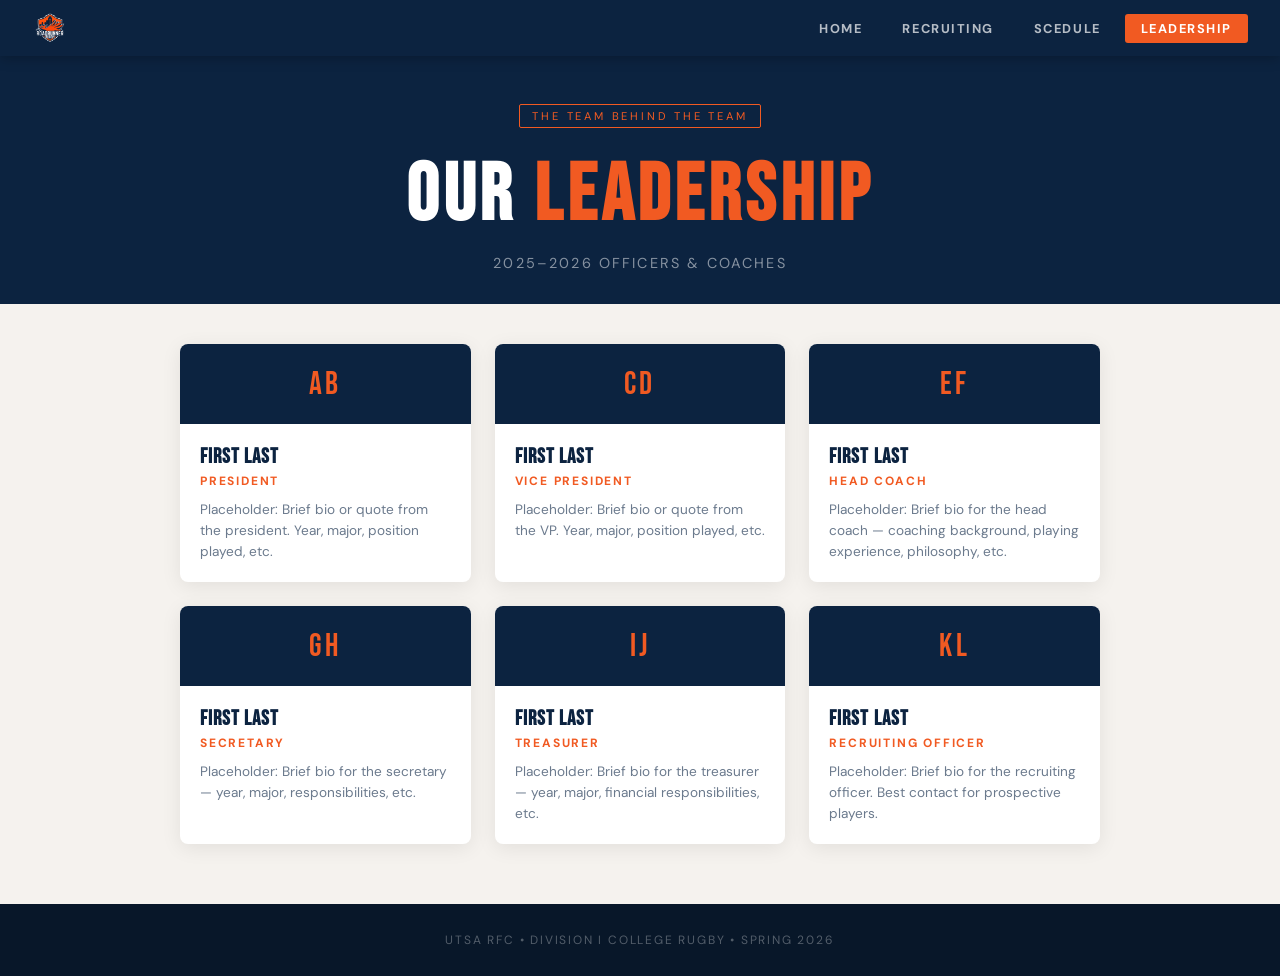
==== leadership/index.html @ 78a2bce2 "creating mobile hamburger menu" ====
<!DOCTYPE html>
<html lang="en">
<head>
  <meta charset="UTF-8" />
  <meta name="viewport" content="width=device-width, initial-scale=1.0"/>
  <title>UTSA Men's Rugby</title>
  <link rel="stylesheet" href="/assets/css/style.css" />
  <link href="https://fonts.googleapis.com/css2?family=Bebas+Neue&family=DM+Sans:wght@400;500;700&display=swap" rel="stylesheet"/>
  <link rel = "icon" type="image/png" href = "/images/utsa-logo.PNG">
</head>
<body>

  <nav>
      <a href="/" class="nav-logo">
    <img src="/images/utsa-logo.PNG" alt="UTSA RFC" class="nav-logo-img" />
    </a>
    <div class="nav-links">
      <a href="../" class="nav-btn">Home</a>
      <a href="../recrutiment/" class="nav-btn">Recruiting</a>
      <a href="../scedule/" class="nav-btn">Scedule</a>
      <a href="/leadership/" class="nav-btn active">Leadership</a>
    </div>
  </nav>

  <div class="page-header">
    <div class="badge">The Team Behind the Team</div>
    <h2>OUR <span>LEADERSHIP</span></h2>
    <p>2025–2026 Officers & Coaches</p>
  </div>

  <div class="cards-grid">

    <div class="card">
      <div class="card-top"><div class="initials">AB</div></div>
      <div class="card-body">
        <h3>First Last</h3>
        <div class="role">President</div>
        <p>Placeholder: Brief bio or quote from the president. Year, major, position played, etc.</p>
      </div>
    </div>

    <div class="card">
      <div class="card-top"><div class="initials">CD</div></div>
      <div class="card-body">
        <h3>First Last</h3>
        <div class="role">Vice President</div>
        <p>Placeholder: Brief bio or quote from the VP. Year, major, position played, etc.</p>
      </div>
    </div>

    <div class="card">
      <div class="card-top"><div class="initials">EF</div></div>
      <div class="card-body">
        <h3>First Last</h3>
        <div class="role">Head Coach</div>
        <p>Placeholder: Brief bio for the head coach — coaching background, playing experience, philosophy, etc.</p>
      </div>
    </div>

    <div class="card">
      <div class="card-top"><div class="initials">GH</div></div>
      <div class="card-body">
        <h3>First Last</h3>
        <div class="role">Secretary</div>
        <p>Placeholder: Brief bio for the secretary — year, major, responsibilities, etc.</p>
      </div>
    </div>

    <div class="card">
      <div class="card-top"><div class="initials">IJ</div></div>
      <div class="card-body">
        <h3>First Last</h3>
        <div class="role">Treasurer</div>
        <p>Placeholder: Brief bio for the treasurer — year, major, financial responsibilities, etc.</p>
      </div>
    </div>

    <div class="card">
      <div class="card-top"><div class="initials">KL</div></div>
      <div class="card-body">
        <h3>First Last</h3>
        <div class="role">Recruiting Officer</div>
        <p>Placeholder: Brief bio for the recruiting officer. Best contact for prospective players.</p>
      </div>
    </div>

  </div>

  <footer>
    <p>UTSA RFC &bull; Division I College Rugby &bull; Spring 2026</p>
  </footer>

</body>
</html>
---- assets/css/style.css ----
*, *::before, *::after { box-sizing: border-box; margin: 0; padding: 0; }

:root {
  --blue:   #0C2340;
  --orange: #F15A22;
  --white:  #FFFFFF;
  --cream:  #f5f2ee;
  --dark:   #081729;
  --muted:  #6b7a8d;
  --row-home: rgba(241, 90, 34, 0.07);
  --row-away: rgba(255,255,255,0.7);
  --row-bye:  rgba(0,0,0,0.04);
}

body {
  font-family: 'DM Sans', sans-serif;
  background: var(--cream);
  color: var(--blue);
  min-height: 100vh;
}

/* ─── NAV ────────────────────────────────── */
nav {
  background: var(--blue);
  display: flex;
  align-items: center;
  justify-content: space-between;
  padding: 0 32px;
  height: 56px;
  position: sticky;
  top: 0;
  z-index: 100;
  box-shadow: 0 2px 12px rgba(0,0,0,0.25);
}

.nav-logo {
  font-family: 'Bebas Neue', sans-serif;
  font-size: 1.4rem;
  color: var(--orange);
  letter-spacing: 0.08em;
}

.nav-links { display: flex; gap: 8px; }

.nav-btn {
  color: rgba(255,255,255,0.7);
  text-decoration: none;
  font-size: 0.8rem;
  font-weight: 700;
  letter-spacing: 0.12em;
  text-transform: uppercase;
  padding: 6px 16px;
  border-radius: 3px;
  transition: background 0.15s, color 0.15s;
}

.nav-btn:hover { background: rgba(255,255,255,0.1); color: var(--white); }
.nav-btn.active { background: var(--orange); color: var(--white); }

/* ─── HEADER ─────────────────────────────── */
header {
  background: var(--blue);
  color: var(--white);
  text-align: center;
  padding: 56px 20px 40px;
  position: relative;
  overflow: hidden;
}

header::before {
  content: '⬡';
  position: absolute;
  font-size: 320px;
  opacity: 0.04;
  top: -60px; left: 50%;
  transform: translateX(-50%);
  pointer-events: none;
}

.badge {
  display: inline-block;
  border: 1px solid var(--orange);
  color: var(--orange);
  font-size: 0.7rem;
  letter-spacing: 0.25em;
  padding: 4px 12px;
  border-radius: 2px;
  margin-bottom: 20px;
  text-transform: uppercase;
}

header h1 {
  font-family: 'Bebas Neue', sans-serif;
  font-size: clamp(3.5rem, 10vw, 7rem);
  letter-spacing: 0.05em;
  line-height: 1;
}

header h1 span { color: var(--orange); }

.subtitle {
  margin-top: 8px;
  font-size: 0.9rem;
  letter-spacing: 0.2em;
  text-transform: uppercase;
  color: rgba(255,255,255,0.5);
}

/* ─── STATS BAR ──────────────────────────── */
.stats-bar {
  display: flex;
  justify-content: center;
  background: var(--dark);
}

.stats-bar div {
  flex: 1;
  max-width: 160px;
  text-align: center;
  padding: 20px 12px;
  color: rgba(255,255,255,0.55);
  font-size: 0.7rem;
  letter-spacing: 0.15em;
  text-transform: uppercase;
  border-right: 1px solid rgba(255,255,255,0.08);
}

.stats-bar div:last-child { border-right: none; }

.stats-bar span {
  display: block;
  font-family: 'Bebas Neue', sans-serif;
  font-size: 2.2rem;
  color: var(--orange);
  line-height: 1.1;
}

/* ─── MAIN ───────────────────────────────── */
main {
  max-width: 960px;
  margin: 0 auto;
  padding: 40px 20px 60px;
}

/* ─── PAGE TITLE (recruiting / leadership) ─ */
.page-header {
  text-align: center;
  padding: 48px 20px 32px;
  background: var(--blue);
  color: var(--white);
}

.page-header h2 {
  font-family: 'Bebas Neue', sans-serif;
  font-size: clamp(2.5rem, 7vw, 5rem);
  letter-spacing: 0.06em;
  color: var(--white);
}

.page-header h2 span { color: var(--orange); }

.page-header p {
  margin-top: 10px;
  color: rgba(255,255,255,0.5);
  font-size: 0.9rem;
  letter-spacing: 0.15em;
  text-transform: uppercase;
}

/* ─── LEGEND ─────────────────────────────── */
.legend {
  display: flex;
  align-items: center;
  gap: 18px;
  margin-bottom: 18px;
  font-size: 0.8rem;
  color: var(--muted);
  letter-spacing: 0.05em;
}

.dot { width: 10px; height: 10px; border-radius: 50%; display: inline-block; }
.dot.home { background: var(--orange); }
.dot.away { background: var(--blue); }
.dot.bye  { background: #ccc; }

/* ─── TABLE ──────────────────────────────── */
table {
  width: 100%;
  border-collapse: collapse;
  font-size: 0.88rem;
  background: var(--white);
  border-radius: 8px;
  overflow: hidden;
  box-shadow: 0 4px 24px rgba(0,0,0,0.08);
}

thead tr {
  background: var(--blue);
  color: var(--orange);
  font-family: 'Bebas Neue', sans-serif;
  font-size: 0.95rem;
  letter-spacing: 0.1em;
}

th { padding: 14px 16px; text-align: left; font-weight: 400; }
td { padding: 13px 16px; border-bottom: 1px solid rgba(0,0,0,0.06); vertical-align: middle; }
tbody tr:last-child td { border-bottom: none; }

tbody tr.home { background: var(--row-home); }
tbody tr.away { background: var(--row-away); }
tbody tr.bye  { background: var(--row-bye); color: var(--muted); }
tbody tr.playoffs { border-top: 2px solid var(--orange); }
tbody tr:hover { background: rgba(241,90,34,0.12); transition: background 0.15s; }

td:first-child {
  font-family: 'Bebas Neue', sans-serif;
  font-size: 1.1rem;
  color: var(--muted);
}

/* ─── TAGS ───────────────────────────────── */
.tag {
  display: inline-block;
  font-size: 0.68rem;
  font-weight: 700;
  letter-spacing: 0.1em;
  text-transform: uppercase;
  padding: 3px 9px;
  border-radius: 3px;
}

.tag.home   { background: var(--orange); color: var(--white); }
.tag.away   { background: var(--blue);   color: var(--white); }
.tag.playoff { background: var(--dark); color: var(--orange); border: 1px solid var(--orange); }

.result { font-family: 'Bebas Neue', sans-serif; font-size: 1rem; color: var(--muted); }

/* ─── CARDS (recruiting / leadership) ────── */
.cards-grid {
  max-width: 960px;
  margin: 0 auto;
  padding: 40px 20px 60px;
  display: grid;
  grid-template-columns: repeat(auto-fill, minmax(260px, 1fr));
  gap: 24px;
}

.card {
  background: var(--white);
  border-radius: 8px;
  box-shadow: 0 4px 20px rgba(0,0,0,0.08);
  overflow: hidden;
  transition: transform 0.15s, box-shadow 0.15s;
}

.card:hover { transform: translateY(-4px); box-shadow: 0 8px 32px rgba(0,0,0,0.12); }

.card-top {
  background: var(--blue);
  height: 80px;
  display: flex;
  align-items: center;
  justify-content: center;
}

.card-top .initials {
  font-family: 'Bebas Neue', sans-serif;
  font-size: 2rem;
  color: var(--orange);
  letter-spacing: 0.1em;
}

.card-body { padding: 20px; }

.card-body h3 {
  font-family: 'Bebas Neue', sans-serif;
  font-size: 1.3rem;
  letter-spacing: 0.05em;
  color: var(--blue);
}

.card-body .role {
  font-size: 0.75rem;
  font-weight: 700;
  letter-spacing: 0.15em;
  text-transform: uppercase;
  color: var(--orange);
  margin: 4px 0 10px;
}

.card-body p { font-size: 0.85rem; color: var(--muted); line-height: 1.55; }

/* ─── INFO SECTION (recruiting) ─────────── */
.info-section {
  max-width: 760px;
  margin: 0 auto 60px;
  padding: 0 20px;
}

.info-section h3 {
  font-family: 'Bebas Neue', sans-serif;
  font-size: 1.8rem;
  color: var(--blue);
  letter-spacing: 0.05em;
  margin-bottom: 10px;
  border-left: 4px solid var(--orange);
  padding-left: 14px;
}

.info-section p { font-size: 0.9rem; color: #444; line-height: 1.7; margin-bottom: 20px; }

.cta-btn {
  display: inline-block;
  background: var(--orange);
  color: var(--white);
  font-weight: 700;
  font-size: 0.8rem;
  letter-spacing: 0.12em;
  text-transform: uppercase;
  padding: 12px 28px;
  border-radius: 4px;
  text-decoration: none;
  transition: background 0.15s;
}

.cta-btn:hover { background: #d44d1a; }

/* ─── FOOTER ─────────────────────────────── */
footer {
  text-align: center;
  padding: 28px 20px;
  background: var(--dark);
  color: rgba(255,255,255,0.3);
  font-size: 0.75rem;
  letter-spacing: 0.15em;
  text-transform: uppercase;
}

/* ─── RESPONSIVE ─────────────────────────── */
/* ─── HAMBURGER BUTTON ───────────────────── */
.nav-toggle {
  display: none;
  background: none;
  border: none;
  color: var(--white);
  font-size: 1.5rem;
  cursor: pointer;
  padding: 4px 8px;
  line-height: 1;
}

/* ─── RESPONSIVE ─────────────────────────── */
@media (max-width: 640px) {
  nav {
    flex-wrap: wrap;
    height: auto;
    padding: 12px 16px;
  }

  .nav-toggle {
    display: block;
  }

  .nav-links {
    display: none;
    flex-direction: column;
    width: 100%;
    padding: 8px 0 4px;
    gap: 4px;
  }

  .nav-links.open {
    display: flex;
  }

  .nav-btn {
    width: 100%;
    text-align: center;
    padding: 10px 16px;
  }

  .nav-logo-img {
    height: 28px;
  }
}
 
/*─────────────── LOGO ─────────────── */
.nav-logo {
  display: flex;
  align-items: center;
  text-decoration: none;
  height: 56px;
}

.nav-logo-img {
  height: 36px;
  max-height: 36px; 
  width: auto;
  object-fit: contain;
  display: block;
}
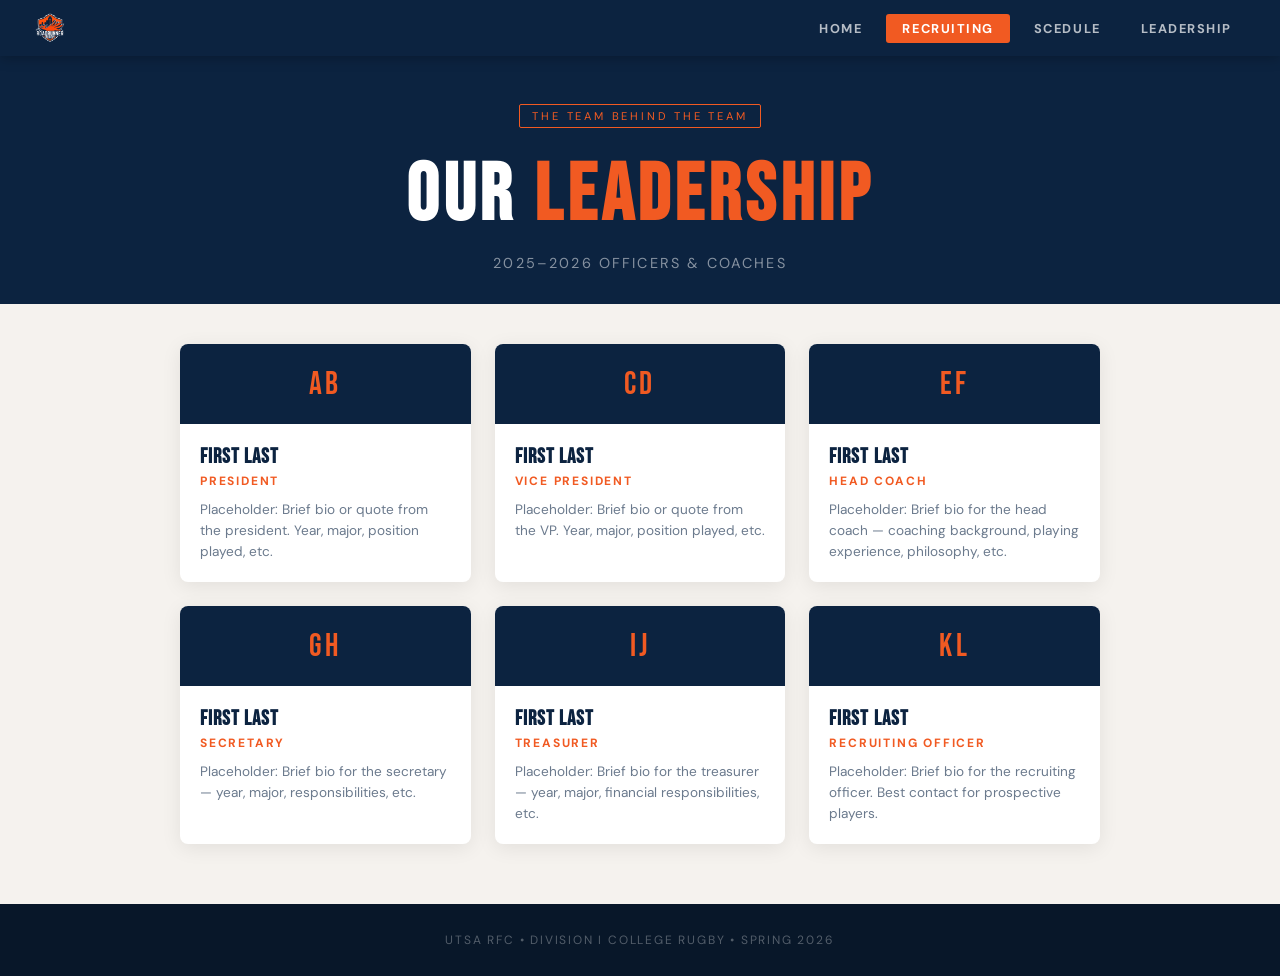
==== commit 58a42766: "updating navitiagion" ====
--- a/leadership/index.html
+++ b/leadership/index.html
@@ -11,14 +11,15 @@
 <body>
 
   <nav>
-      <a href="/" class="nav-logo">
-    <img src="/images/utsa-logo.PNG" alt="UTSA RFC" class="nav-logo-img" />
+    <a href="/" class="nav-logo">
+      <img src="/images/utsa-logo.PNG" alt="UTSA RFC" class="nav-logo-img" />
     </a>
-    <div class="nav-links">
+    <button class="nav-toggle" id="navToggle" aria-label="Open menu">&#9776;</button>
+    <div class="nav-links" id="navLinks">
       <a href="../" class="nav-btn">Home</a>
-      <a href="../recrutiment/" class="nav-btn">Recruiting</a>
+      <a href="/recrutiment/" class="nav-btn active">Recruiting</a>
       <a href="../scedule/" class="nav-btn">Scedule</a>
-      <a href="/leadership/" class="nav-btn active">Leadership</a>
+      <a href="../leadership/" class="nav-btn">Leadership</a>
     </div>
   </nav>
 
--- a/assets/css/style.css
+++ b/assets/css/style.css
@@ -32,15 +32,28 @@
   z-index: 100;
   box-shadow: 0 2px 12px rgba(0,0,0,0.25);
 }
-
 .nav-logo {
-  font-family: 'Bebas Neue', sans-serif;
-  font-size: 1.4rem;
-  color: var(--orange);
-  letter-spacing: 0.08em;
-}
-
-.nav-links { display: flex; gap: 8px; }
+  display: flex;
+  align-items: center;
+  text-decoration: none;
+  height: 56px;
+}
+
+.nav-logo-img {
+  height: 36px;
+  max-height: 36px; 
+  width: auto;
+  object-fit: contain;
+  display: block;
+}
+
+
+
+.nav-links { 
+  display: flex; 
+  gap: 8px;
+  align-items: center; 
+ }
 
 .nav-btn {
   color: rgba(255,255,255,0.7);
@@ -336,7 +349,7 @@
   text-transform: uppercase;
 }
 
-/* ─── RESPONSIVE ─────────────────────────── */
+
 /* ─── HAMBURGER BUTTON ───────────────────── */
 .nav-toggle {
   display: none;
@@ -385,17 +398,3 @@
 }
  
 /*─────────────── LOGO ─────────────── */
-.nav-logo {
-  display: flex;
-  align-items: center;
-  text-decoration: none;
-  height: 56px;
-}
-
-.nav-logo-img {
-  height: 36px;
-  max-height: 36px; 
-  width: auto;
-  object-fit: contain;
-  display: block;
-}
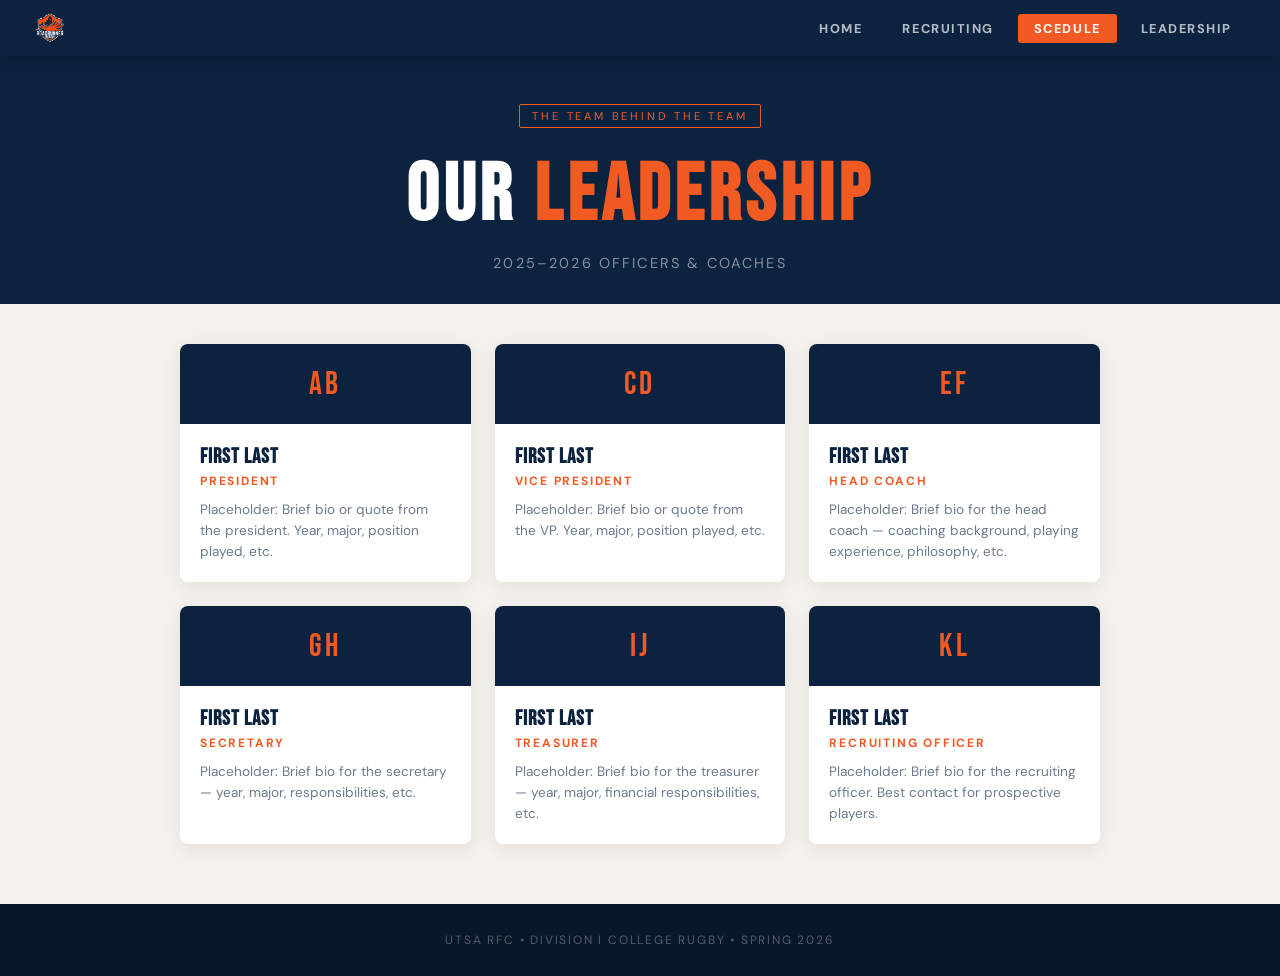
==== commit c85e7954: "correcting the active button on nav menu" ====
--- a/leadership/index.html
+++ b/leadership/index.html
@@ -17,9 +17,9 @@
     <button class="nav-toggle" id="navToggle" aria-label="Open menu">&#9776;</button>
     <div class="nav-links" id="navLinks">
       <a href="../" class="nav-btn">Home</a>
-      <a href="/recrutiment/" class="nav-btn active">Recruiting</a>
-      <a href="../scedule/" class="nav-btn">Scedule</a>
-      <a href="../leadership/" class="nav-btn">Leadership</a>
+      <a href="/recrutiment/" class="nav-btn">Recruiting</a>
+      <a href="../scedule/" class="nav-btn active">Scedule</a>
+      <a href="../leadership/" class="nav-btn ">Leadership</a>
     </div>
   </nav>
 
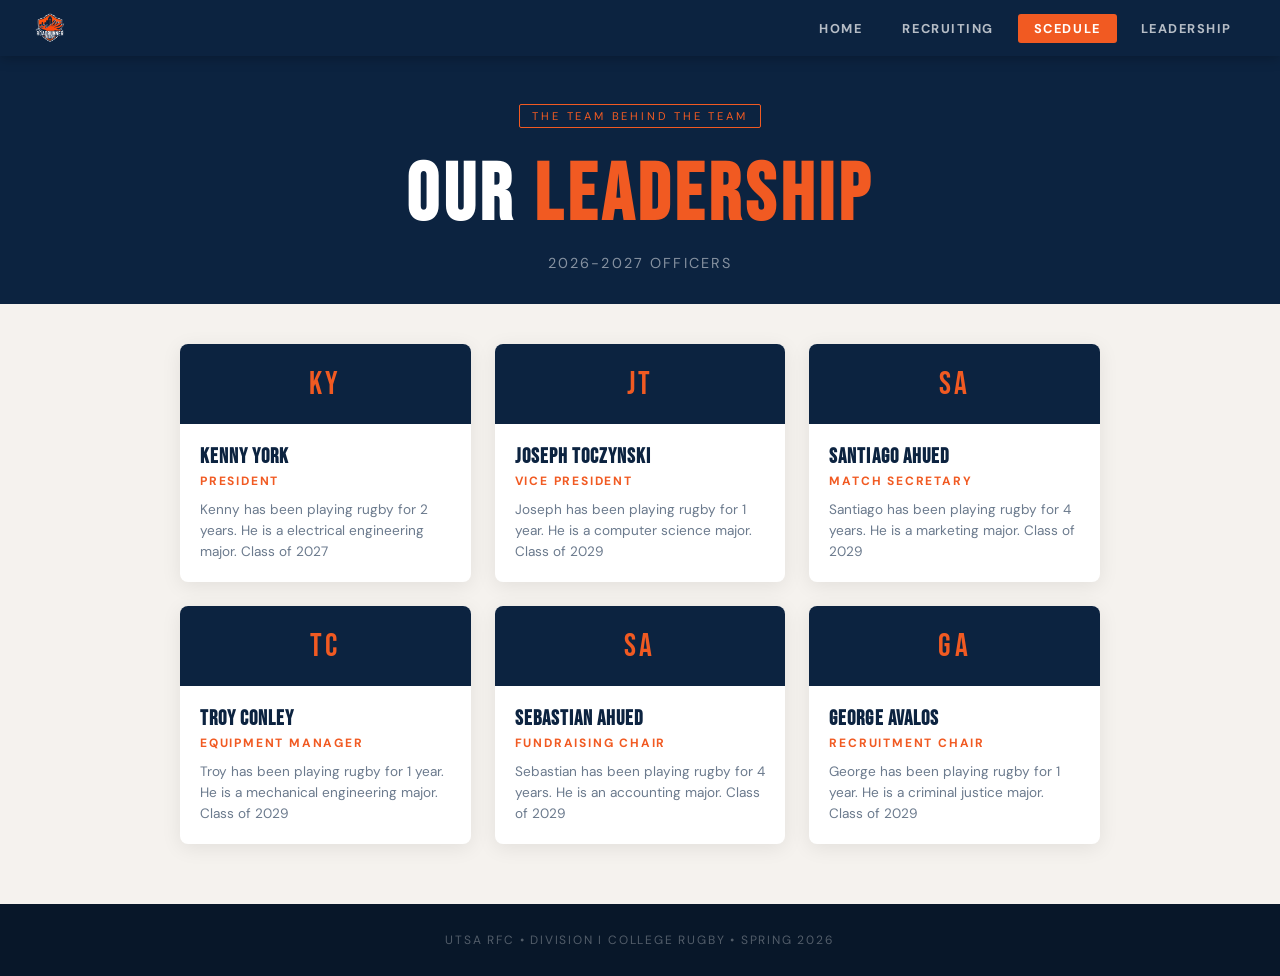
==== commit 0dd59040: "putting in officer names and making buttons work" ====
--- a/leadership/index.html
+++ b/leadership/index.html
@@ -26,62 +26,64 @@
   <div class="page-header">
     <div class="badge">The Team Behind the Team</div>
     <h2>OUR <span>LEADERSHIP</span></h2>
-    <p>2025–2026 Officers & Coaches</p>
+    <p>2026-2027 Officers</p>
   </div>
 
   <div class="cards-grid">
 
     <div class="card">
-      <div class="card-top"><div class="initials">AB</div></div>
+      <div class="card-top"><div class="initials">KY</div></div>
       <div class="card-body">
-        <h3>First Last</h3>
+        <h3>Kenny York</h3>
         <div class="role">President</div>
-        <p>Placeholder: Brief bio or quote from the president. Year, major, position played, etc.</p>
+        <p>Kenny has been playing rugby for 2 years. He is a electrical engineering major. Class of 2027</p>
       </div>
     </div>
 
     <div class="card">
-      <div class="card-top"><div class="initials">CD</div></div>
+      <div class="card-top"><div class="initials">JT</div></div>
       <div class="card-body">
-        <h3>First Last</h3>
+        <h3>Joseph Toczynski </h3>
         <div class="role">Vice President</div>
-        <p>Placeholder: Brief bio or quote from the VP. Year, major, position played, etc.</p>
+        <p>Joseph has been playing rugby for 1 year. He is a computer science major. Class of 2029</p>
       </div>
     </div>
 
     <div class="card">
-      <div class="card-top"><div class="initials">EF</div></div>
+      <div class="card-top"><div class="initials">SA</div></div>
       <div class="card-body">
-        <h3>First Last</h3>
-        <div class="role">Head Coach</div>
-        <p>Placeholder: Brief bio for the head coach — coaching background, playing experience, philosophy, etc.</p>
+        <h3>Santiago Ahued</h3>
+        <div class="role">Match Secretary</div>
+        <p>Santiago has been playing rugby for 4 years. He is a marketing major. Class of 2029</p>
+      </div>
+    </div>
+
+
+    <div class="card">
+      <div class="card-top"><div class="initials">TC</div></div>
+      <div class="card-body">
+        <h3>Troy Conley</h3>
+        <div class="role">Equipment Manager</div>
+        <p>Troy has been playing rugby for 1 year. He is a mechanical engineering major. Class of 2029</p>
+      </div>
+    </div>
+
+
+    <div class="card">
+      <div class="card-top"><div class="initials">SA</div></div>
+      <div class="card-body">
+        <h3>Sebastian Ahued</h3>
+        <div class="role">Fundraising Chair</div>
+        <p>Sebastian has been playing rugby for 4 years. He is an accounting major. Class of 2029</p>
       </div>
     </div>
 
     <div class="card">
-      <div class="card-top"><div class="initials">GH</div></div>
+      <div class="card-top"><div class="initials">GA</div></div>
       <div class="card-body">
-        <h3>First Last</h3>
-        <div class="role">Secretary</div>
-        <p>Placeholder: Brief bio for the secretary — year, major, responsibilities, etc.</p>
-      </div>
-    </div>
-
-    <div class="card">
-      <div class="card-top"><div class="initials">IJ</div></div>
-      <div class="card-body">
-        <h3>First Last</h3>
-        <div class="role">Treasurer</div>
-        <p>Placeholder: Brief bio for the treasurer — year, major, financial responsibilities, etc.</p>
-      </div>
-    </div>
-
-    <div class="card">
-      <div class="card-top"><div class="initials">KL</div></div>
-      <div class="card-body">
-        <h3>First Last</h3>
-        <div class="role">Recruiting Officer</div>
-        <p>Placeholder: Brief bio for the recruiting officer. Best contact for prospective players.</p>
+        <h3>George Avalos</h3>
+        <div class="role">Recruitment Chair</div>
+        <p>George has been playing rugby for 1 year. He is a criminal justice major. Class of 2029</p>
       </div>
     </div>
 
@@ -91,5 +93,11 @@
     <p>UTSA RFC &bull; Division I College Rugby &bull; Spring 2026</p>
   </footer>
 
+   <script>
+    document.getElementById('navToggle').addEventListener('click', function() {
+      document.getElementById('navLinks').classList.toggle('open');
+    });
+  </script>
+
 </body>
 </html>
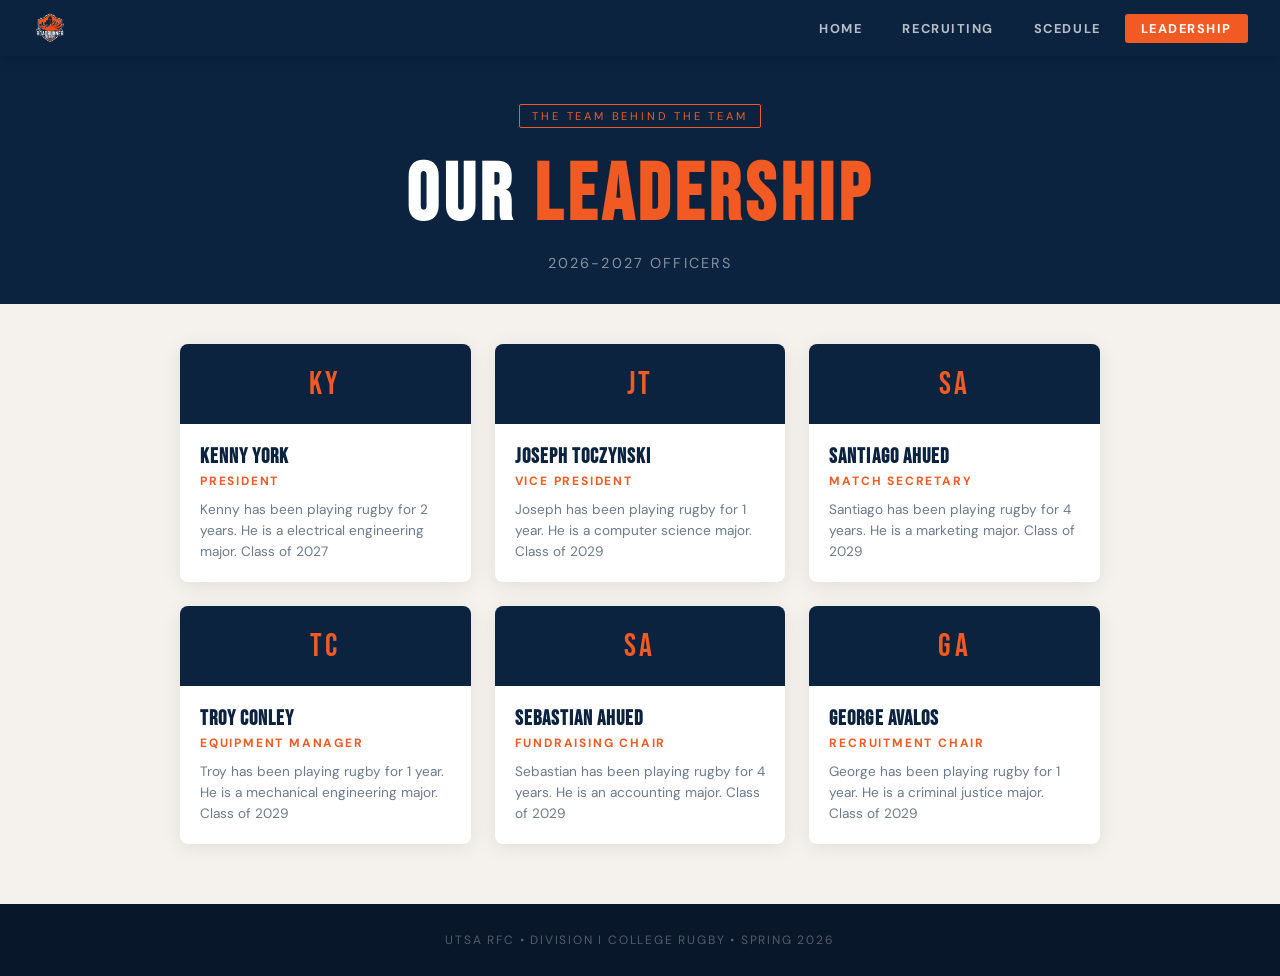
==== commit f72a8591: "fixing buttons" ====
--- a/leadership/index.html
+++ b/leadership/index.html
@@ -18,8 +18,8 @@
     <div class="nav-links" id="navLinks">
       <a href="../" class="nav-btn">Home</a>
       <a href="/recrutiment/" class="nav-btn">Recruiting</a>
-      <a href="../scedule/" class="nav-btn active">Scedule</a>
-      <a href="../leadership/" class="nav-btn ">Leadership</a>
+      <a href="../scedule/" class="nav-btn ">Scedule</a>
+      <a href="../leadership/" class="nav-btn active ">Leadership</a>
     </div>
   </nav>
 
--- a/assets/css/style.css
+++ b/assets/css/style.css
@@ -370,9 +370,7 @@
     padding: 12px 16px;
   }
 
-  .nav-toggle {
-    display: block;
-  }
+  .nav-toggle { display: block; }
 
   .nav-links {
     display: none;
@@ -382,9 +380,7 @@
     gap: 4px;
   }
 
-  .nav-links.open {
-    display: flex;
-  }
+  .nav-links.open { display: flex; }
 
   .nav-btn {
     width: 100%;
@@ -392,9 +388,25 @@
     padding: 10px 16px;
   }
 
-  .nav-logo-img {
-    height: 28px;
-  }
+  .nav-logo-img { height: 28px; }
+
+  /* ─── TABLE MOBILE FIXES ─── */
+  th:nth-child(4), td:nth-child(4),
+  th:nth-child(5), td:nth-child(5) { display: none; }
+
+  main { padding: 20px 12px 40px; }
+
+  table { font-size: 0.78rem; }
+
+  th { padding: 10px 8px; }
+  td { padding: 10px 8px; }
+
+  td:first-child { font-size: 0.9rem; }
+
+  td:nth-child(3) { word-break: break-word; max-width: 100px; }
+
+  .stats-bar { flex-wrap: wrap; }
+  .stats-bar div { max-width: none; flex: 1 1 50%; }
 }
  
 /*─────────────── LOGO ─────────────── */
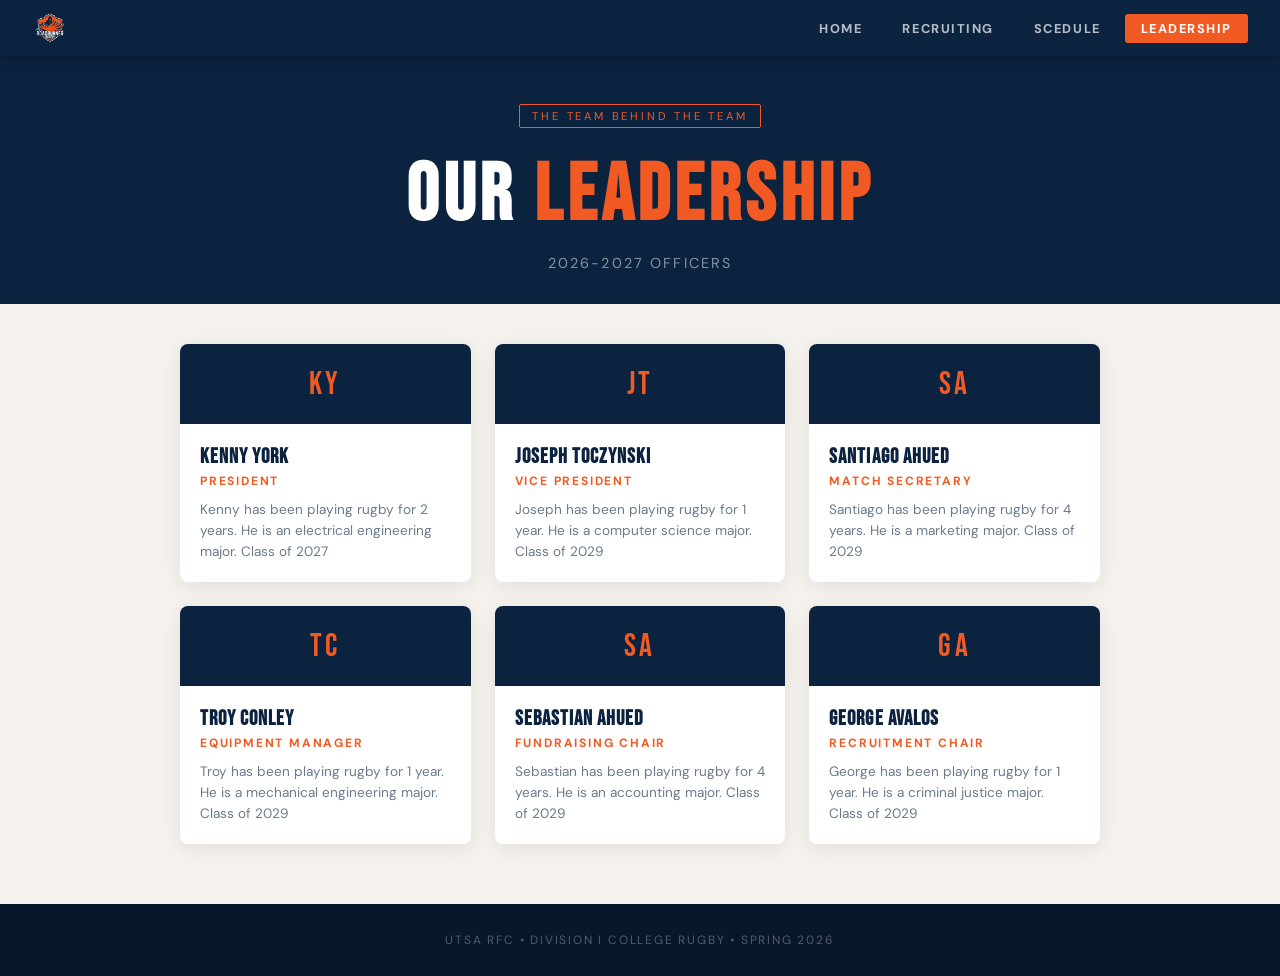
==== commit 90adc358: "logo" ====
--- a/leadership/index.html
+++ b/leadership/index.html
@@ -36,7 +36,7 @@
       <div class="card-body">
         <h3>Kenny York</h3>
         <div class="role">President</div>
-        <p>Kenny has been playing rugby for 2 years. He is a electrical engineering major. Class of 2027</p>
+        <p>Kenny has been playing rugby for 2 years. He is an electrical engineering major. Class of 2027</p>
       </div>
     </div>
 
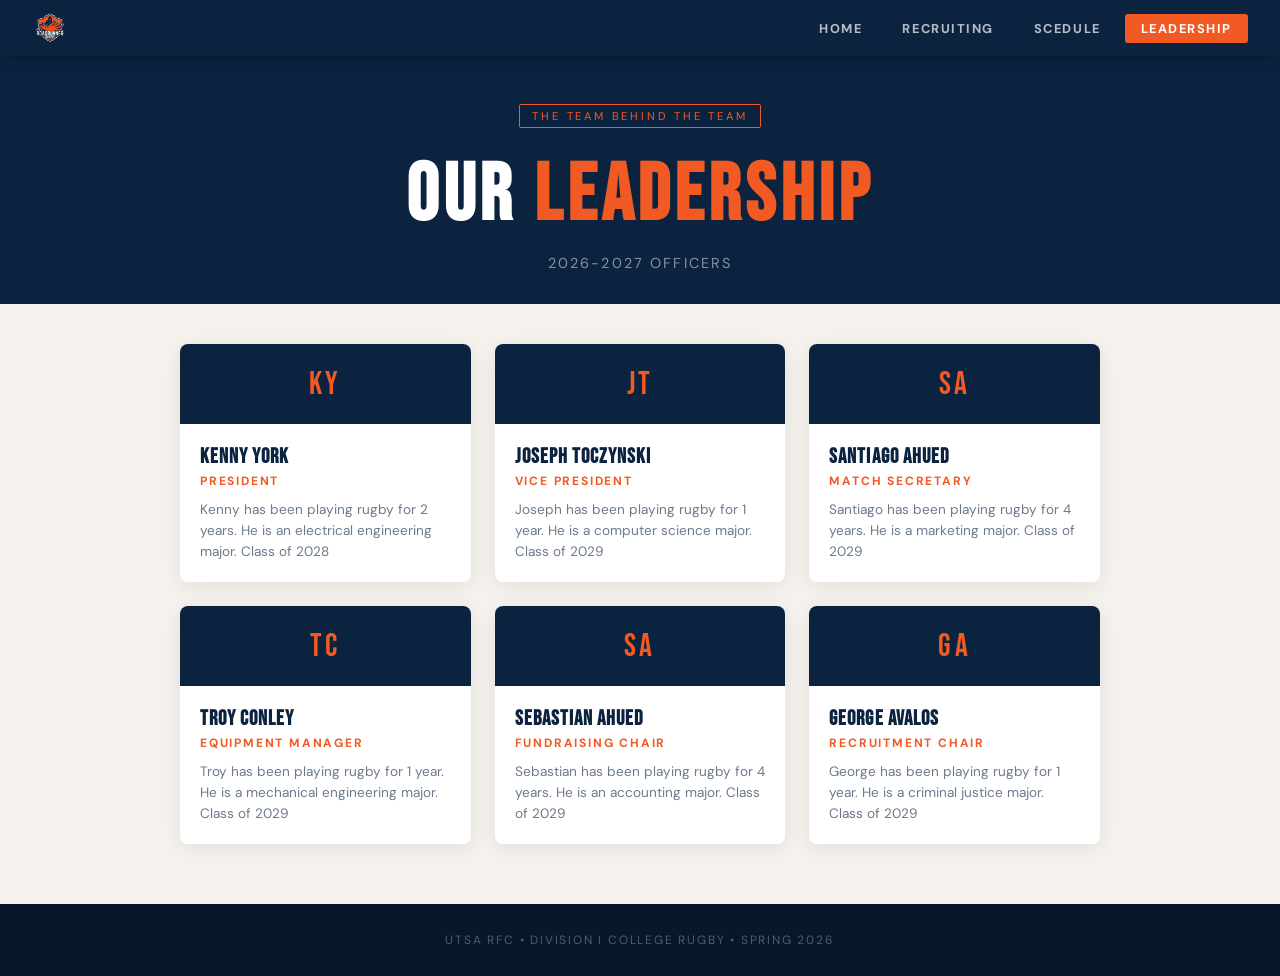
==== commit d21f996b: "changing kennys year" ====
--- a/leadership/index.html
+++ b/leadership/index.html
@@ -36,7 +36,7 @@
       <div class="card-body">
         <h3>Kenny York</h3>
         <div class="role">President</div>
-        <p>Kenny has been playing rugby for 2 years. He is an electrical engineering major. Class of 2027</p>
+        <p>Kenny has been playing rugby for 2 years. He is an electrical engineering major. Class of 2028</p>
       </div>
     </div>
 
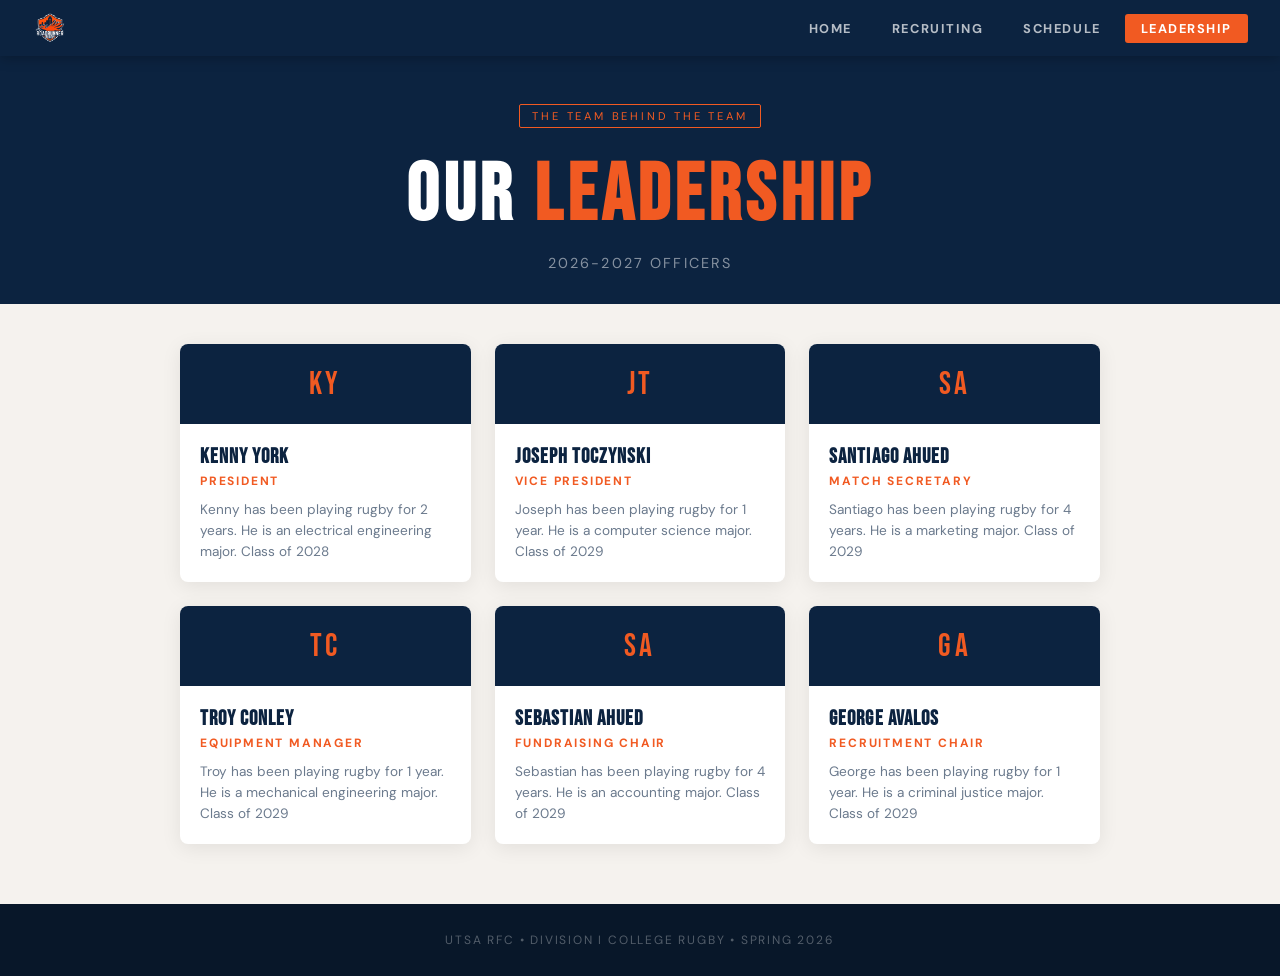
==== commit 7b8abe7a: "spelling mistakes and recruitment buttons" ====
--- a/leadership/index.html
+++ b/leadership/index.html
@@ -18,7 +18,7 @@
     <div class="nav-links" id="navLinks">
       <a href="../" class="nav-btn">Home</a>
       <a href="/recrutiment/" class="nav-btn">Recruiting</a>
-      <a href="../scedule/" class="nav-btn ">Scedule</a>
+      <a href="../schedule/" class="nav-btn ">Schedule</a>
       <a href="../leadership/" class="nav-btn active ">Leadership</a>
     </div>
   </nav>
